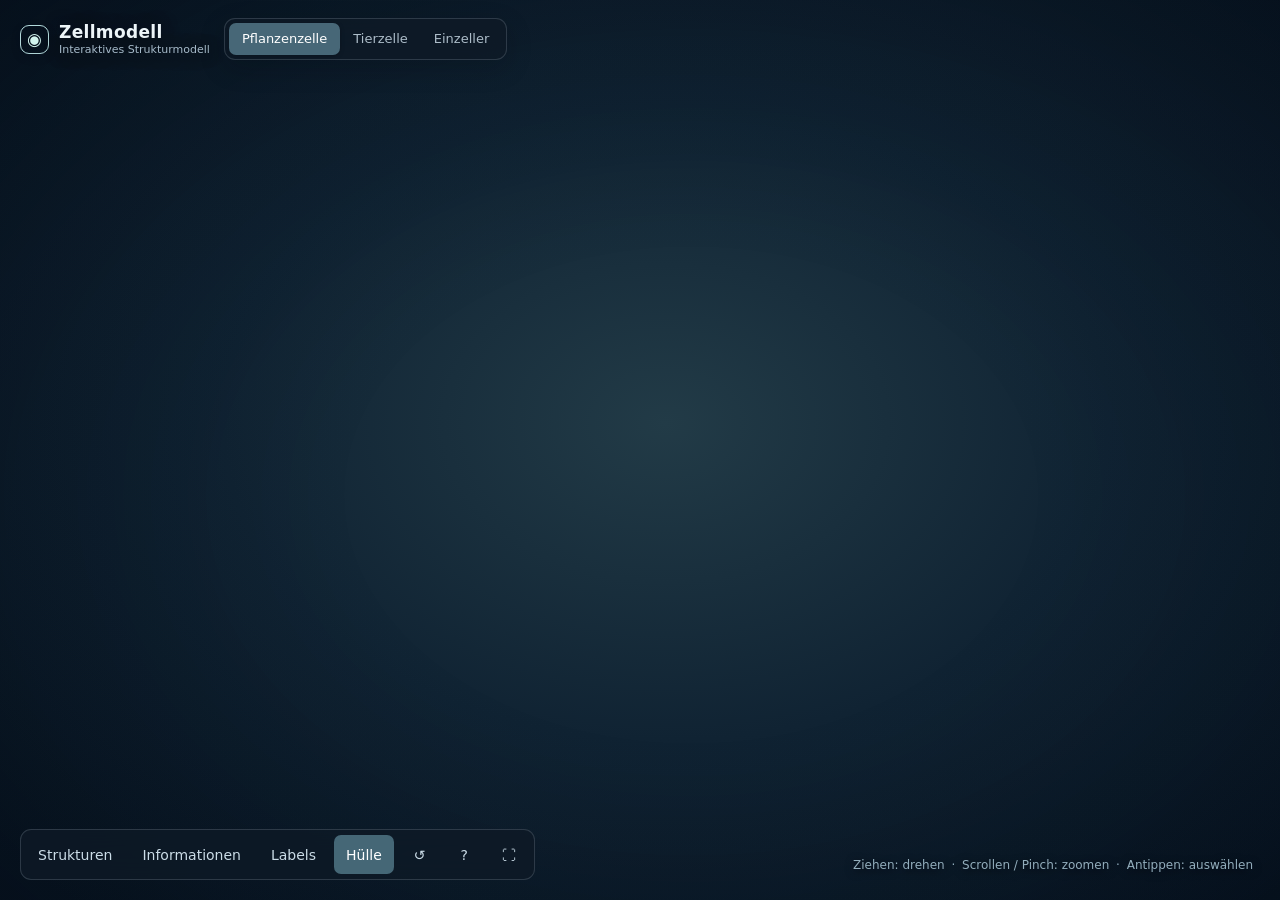
==== index.html @ 3bfad172 "Add Zellmodell 3D prototype v0.2 (index.html)" ====
<!doctype html>
<html lang="de">
<head>
  <meta charset="utf-8">
  <meta name="viewport" content="width=device-width,initial-scale=1,viewport-fit=cover,maximum-scale=5">
  <meta name="theme-color" content="#101823">
  <title>Zellmodell · interaktives 3D</title>
  <style>
    :root{color-scheme:dark;--panel:rgba(15,26,39,.79);--line:rgba(192,211,223,.18);--text:#eef6f9;--muted:#a6bac9;--accent:#a9dce1}
    *{box-sizing:border-box}html,body{margin:0;width:100%;height:100%;overflow:hidden;font-family:Inter,ui-sans-serif,system-ui,-apple-system,BlinkMacSystemFont,"Segoe UI",sans-serif}
    body{background:radial-gradient(ellipse at 52% 47%,#223b47 0%,#102333 47%,#07121f 95%);color:var(--text)}
    body:after{content:"";position:fixed;inset:0;pointer-events:none;background:radial-gradient(ellipse at 54% 55%,transparent 35%,rgba(2,11,20,.27) 100%)}
    canvas{display:block;position:fixed;inset:0;width:100vw;height:100dvh;touch-action:none;outline:none;cursor:grab} canvas.dragging{cursor:grabbing}
    button,select{font:inherit} button{cursor:pointer}
    .top{position:fixed;z-index:3;left:max(20px,env(safe-area-inset-left));top:max(18px,env(safe-area-inset-top));display:flex;align-items:center;gap:14px}
    .brand{display:flex;align-items:center;gap:10px;text-shadow:0 2px 16px #08152180}.mark{width:29px;height:29px;border:1.5px solid #b6dddf;border-radius:9px;display:grid;place-items:center;color:#d2f4ee;font-size:17px}.brand strong{letter-spacing:.02em;font-weight:600;font-size:17px}.brand small{display:block;font-size:11px;font-weight:450;color:var(--muted);margin-top:1px}
    .pick{display:flex;align-items:center;padding:4px;background:var(--panel);border:1px solid var(--line);border-radius:11px;backdrop-filter:blur(16px);box-shadow:0 8px 26px #020a1133}
    .pick button{background:transparent;border:0;border-radius:7px;color:#adbdc9;padding:9px 13px;font-size:13px;line-height:1.1}.pick button[aria-pressed="true"]{background:#476777;color:white;box-shadow:0 1px 5px #0003}
    .group{position:fixed;bottom:max(20px,env(safe-area-inset-bottom));left:max(20px,env(safe-area-inset-left));z-index:3;display:flex;gap:6px;padding:5px;border:1px solid var(--line);border-radius:11px;background:var(--panel);backdrop-filter:blur(18px)}
    .group button,.compact{background:transparent;color:#cbdce7;border:0;border-radius:7px;min-width:39px;height:39px;padding:0 12px;font-size:14px;white-space:nowrap}
    .group button:hover,.compact:hover{background:#ffffff19}.group button[aria-pressed="true"]{background:#456776;color:#fff}
    .hint{position:fixed;right:max(24px,env(safe-area-inset-right));bottom:max(28px,env(safe-area-inset-bottom));z-index:2;color:#93aebd;font-size:12px;user-select:none;text-align:right;text-shadow:0 2px 8px #06111b}
    .hint span{padding:0 3px}.cross{position:fixed;inset:50% auto auto 50%;pointer-events:none;width:5px;height:5px;border:1px solid rgba(255,255,255,.13);border-radius:50%;z-index:2;display:none}
    .panel{position:fixed;top:88px;right:max(20px,env(safe-area-inset-right));z-index:5;width:min(334px,calc(100vw - 40px));max-height:calc(100dvh - 175px);overflow:auto;padding:20px 21px 21px;border:1px solid rgba(200,225,228,.24);background:rgba(10,22,33,.87);backdrop-filter:blur(22px);border-radius:14px;box-shadow:0 14px 58px #0007;transform:translateX(calc(100% + 30px));opacity:0;pointer-events:none;transition:transform .24s ease,opacity .24s ease}
    .panel.open{transform:none;opacity:1;pointer-events:auto}.panel .head{display:flex;justify-content:space-between;align-items:start;gap:12px}.eyebrow{margin:0 0 8px;color:#91bccc;font-size:11px;letter-spacing:.1em;text-transform:uppercase}.panel h2{font-size:21px;line-height:1.2;letter-spacing:-.025em;font-weight:600;margin:0 0 15px}.panel p{line-height:1.53;color:#dae4e9;font-size:13px;margin:11px 0}.panel strong{color:#e8f4f5;font-weight:600}.panel .section{border-top:1px solid #ffffff23;padding-top:13px;margin-top:15px}.x{border:0;background:transparent;color:#bad0da;font-size:24px;padding:0 4px;line-height:1}.notice{font-size:11px!important;color:#9caeb8!important}
    .list{display:grid;gap:3px;margin-top:10px}.list button{text-align:left;color:#e4edf2;padding:11px 12px;background:#ffffff07;border:1px solid transparent;border-radius:7px;font-size:13px}.list button:hover,.list button:focus-visible{background:#ffffff1d;border-color:#ffffff31}
    .label{position:fixed;z-index:2;pointer-events:none;transform:translate(-50%,-50%);display:none;white-space:nowrap;border:1px solid #c1ebdd70;border-radius:20px;padding:4px 9px;background:#0a1c25b8;color:#d4ede9;font-size:11px;font-weight:500;text-shadow:0 1px 3px #0008;box-shadow:0 2px 10px #0003}
    .panel details{margin-top:10px;border-top:1px solid #ffffff29;padding-top:11px} .panel summary{font-weight:600;font-size:13px;color:#e4f6f2;cursor:pointer;list-style-position:inside} .panel details p{margin:8px 0 2px;color:#ccdae2}.panel .mini-list{display:grid;gap:5px}.panel .mini-list button{background:#ffffff0b;color:#e3f2f2;border:1px solid #ffffff17;text-align:left;border-radius:7px;padding:9px 11px;font-size:13px}.panel .mini-list button:hover{background:#ffffff1b}.panel .intro{font-size:13px;color:#c9dce3}.panel .tag{font-size:11px;letter-spacing:.05em;color:#a8c7cb;text-transform:uppercase}.panel .modelDisclaimer{font-size:11px;color:#abbfc8;margin-top:16px}.fallback{display:none;position:fixed;inset:0;z-index:1;align-items:center;justify-content:center;padding:70px 8% 68px}.fallback-mode .fallback{display:flex}.fallback svg{width:min(100%,1220px);height:min(88vh,740px);filter:drop-shadow(0 10px 28px rgba(0,0,0,.24))}.fallback .svg-part{cursor:pointer;transition:filter .12s,opacity .12s}.fallback .svg-part:hover{filter:brightness(1.25)}.fallback .lbl{font-size:16px;fill:#eaf8f5;paint-order:stroke;stroke:#14303b;stroke-width:3px;stroke-linejoin:round;opacity:0}.fallback.show-labels .lbl{opacity:1}.fallback.hide-shell .shell{opacity:0!important}.fallback .watermark{fill:#a1bbc2;font-size:12px;opacity:.8}.fallback-mode .hint{display:none}.fallback-mode .panel{z-index:7} @media(max-width:730px){.fallback{padding:108px 5% 75px}.fallback svg{height:auto;max-height:70vh;transform:scale(1.22)}.panel{width:min(332px,calc(100vw - 20px));max-height:calc(100dvh - 172px)}}
    .zero{position:fixed;left:50%;bottom:27px;transform:translateX(-50%);font-size:11px;color:#9dabb4;pointer-events:none;white-space:nowrap}
    button:focus-visible{outline:2px solid #9bdddb;outline-offset:2px}
    .screenreader{position:absolute;width:1px;height:1px;overflow:hidden;clip:rect(0,0,0,0)}
    @media(max-width:730px){.top{left:12px;right:12px;top:max(12px,env(safe-area-inset-top));flex-direction:column;align-items:stretch;gap:10px}.brand strong{font-size:15px}.brand small{font-size:10px}.pick{align-self:flex-start}.pick button{padding:8px 11px;font-size:12px}.group{left:10px;right:10px;bottom:max(10px,env(safe-area-inset-bottom));max-width:calc(100vw - 20px);gap:0;justify-content:space-between}.group button{font-size:11px;min-width:27px;padding:0 4px;height:35px}.hint{right:10px;bottom:58px;font-size:10px}.panel{right:10px;top:116px;max-height:calc(100dvh - 183px);padding:16px;width:min(320px,calc(100vw - 20px))}.zero{display:none}}
    @media(prefers-reduced-motion:reduce){.panel{transition:none}}
  </style>
</head>
<body>
<canvas id="scene" tabindex="0" aria-label="Dreidimensionales, drehbares Zellmodell. Mit Maus oder Finger drehen, zoomen und Organellen auswählen."></canvas>
<div class="top">
 <div class="brand"><div class="mark" aria-hidden="true">◉</div><div><strong>Zellmodell</strong><small>Interaktives Strukturmodell</small></div></div>
 <nav class="pick" aria-label="Zelltyp wählen">
  <button type="button" data-cell="plant" aria-pressed="true">Pflanzenzelle</button><button type="button" data-cell="animal" aria-pressed="false">Tierzelle</button><button type="button" data-cell="ciliate" aria-pressed="false">Einzeller</button>
 </nav>
</div>
<div class="group" aria-label="Modellwerkzeuge">
 <button id="listBtn" title="Organellliste öffnen">Strukturen</button>
 <button id="overviewBtn" title="Informationen zum Zelltyp öffnen">Informationen</button>
 <button id="labelBtn" title="Beschriftungen ein- oder ausblenden" aria-pressed="false">Labels</button>
 <button id="envelopeBtn" title="Zellhülle ein- oder ausblenden" aria-pressed="true">Hülle</button>
 <button id="resetBtn" title="Ansicht zurücksetzen" aria-label="Ansicht zurücksetzen">↺</button>
 <button id="helpBtn" title="Bedienhilfe anzeigen" aria-label="Bedienhilfe anzeigen">?</button>
 <button id="fullBtn" title="Vollbildmodus" aria-label="Vollbildmodus">⛶</button>
</div>
<div class="hint"><span>Ziehen: drehen</span> · <span>Scrollen / Pinch: zoomen</span> · <span>Antippen: auswählen</span></div>
<div id="labelLayer"></div>
<aside class="panel" id="panel" aria-live="polite" aria-label="Informationen zum Modell"><div id="panelContent"></div></aside>
<div class="screenreader" id="sr" aria-live="polite"></div>
<script src="app.js"></script>
</body>
</html>
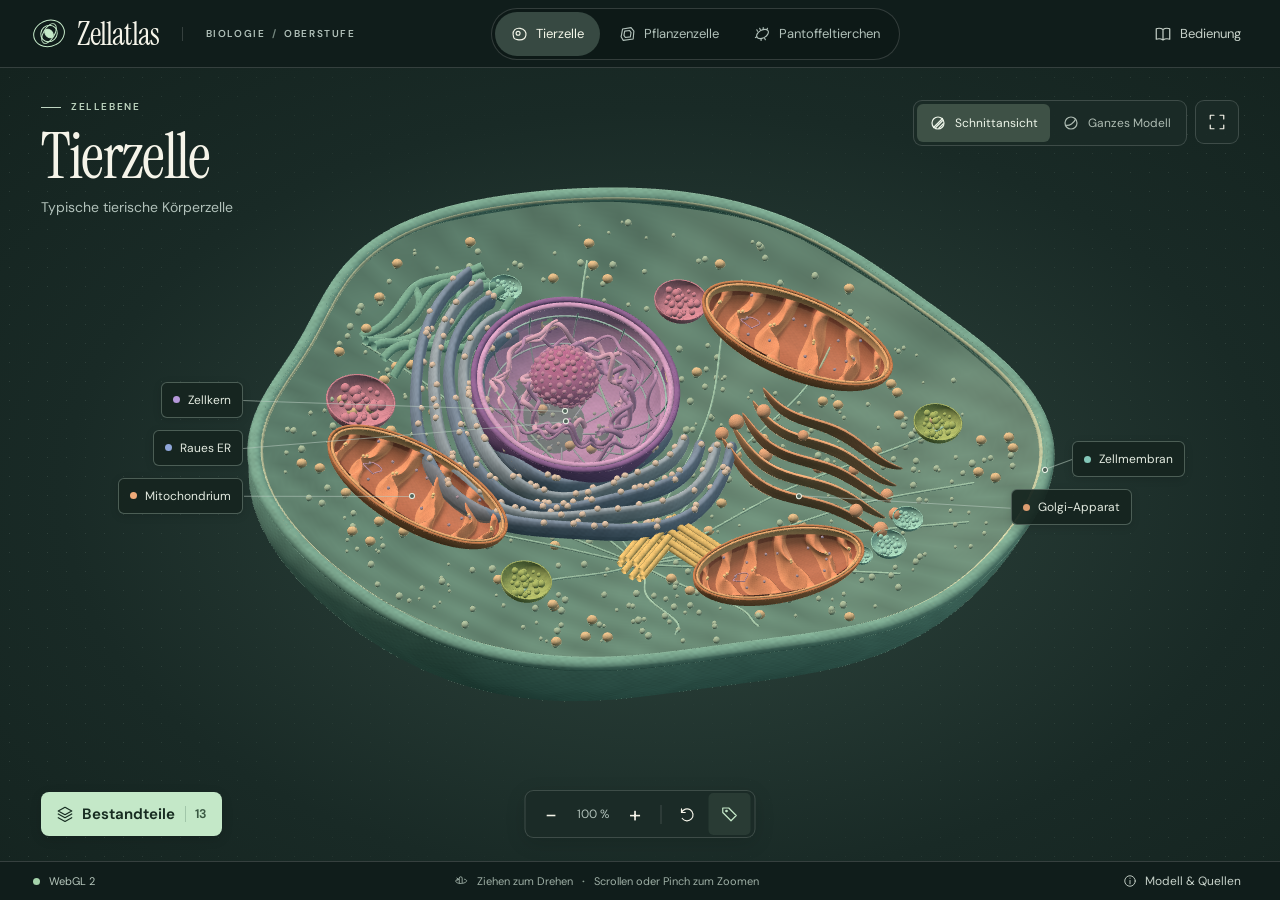
==== commit fa54fa73: "Zellatlas mit räumlichem Feinbau und geprüften Offline-Paketen umsetzen" ====
--- a/index.html
+++ b/index.html
@@ -1,59 +1,47 @@
 <!doctype html>
 <html lang="de">
 <head>
-  <meta charset="utf-8">
-  <meta name="viewport" content="width=device-width,initial-scale=1,viewport-fit=cover,maximum-scale=5">
-  <meta name="theme-color" content="#101823">
-  <title>Zellmodell · interaktives 3D</title>
-  <style>
-    :root{color-scheme:dark;--panel:rgba(15,26,39,.79);--line:rgba(192,211,223,.18);--text:#eef6f9;--muted:#a6bac9;--accent:#a9dce1}
-    *{box-sizing:border-box}html,body{margin:0;width:100%;height:100%;overflow:hidden;font-family:Inter,ui-sans-serif,system-ui,-apple-system,BlinkMacSystemFont,"Segoe UI",sans-serif}
-    body{background:radial-gradient(ellipse at 52% 47%,#223b47 0%,#102333 47%,#07121f 95%);color:var(--text)}
-    body:after{content:"";position:fixed;inset:0;pointer-events:none;background:radial-gradient(ellipse at 54% 55%,transparent 35%,rgba(2,11,20,.27) 100%)}
-    canvas{display:block;position:fixed;inset:0;width:100vw;height:100dvh;touch-action:none;outline:none;cursor:grab} canvas.dragging{cursor:grabbing}
-    button,select{font:inherit} button{cursor:pointer}
-    .top{position:fixed;z-index:3;left:max(20px,env(safe-area-inset-left));top:max(18px,env(safe-area-inset-top));display:flex;align-items:center;gap:14px}
-    .brand{display:flex;align-items:center;gap:10px;text-shadow:0 2px 16px #08152180}.mark{width:29px;height:29px;border:1.5px solid #b6dddf;border-radius:9px;display:grid;place-items:center;color:#d2f4ee;font-size:17px}.brand strong{letter-spacing:.02em;font-weight:600;font-size:17px}.brand small{display:block;font-size:11px;font-weight:450;color:var(--muted);margin-top:1px}
-    .pick{display:flex;align-items:center;padding:4px;background:var(--panel);border:1px solid var(--line);border-radius:11px;backdrop-filter:blur(16px);box-shadow:0 8px 26px #020a1133}
-    .pick button{background:transparent;border:0;border-radius:7px;color:#adbdc9;padding:9px 13px;font-size:13px;line-height:1.1}.pick button[aria-pressed="true"]{background:#476777;color:white;box-shadow:0 1px 5px #0003}
-    .group{position:fixed;bottom:max(20px,env(safe-area-inset-bottom));left:max(20px,env(safe-area-inset-left));z-index:3;display:flex;gap:6px;padding:5px;border:1px solid var(--line);border-radius:11px;background:var(--panel);backdrop-filter:blur(18px)}
-    .group button,.compact{background:transparent;color:#cbdce7;border:0;border-radius:7px;min-width:39px;height:39px;padding:0 12px;font-size:14px;white-space:nowrap}
-    .group button:hover,.compact:hover{background:#ffffff19}.group button[aria-pressed="true"]{background:#456776;color:#fff}
-    .hint{position:fixed;right:max(24px,env(safe-area-inset-right));bottom:max(28px,env(safe-area-inset-bottom));z-index:2;color:#93aebd;font-size:12px;user-select:none;text-align:right;text-shadow:0 2px 8px #06111b}
-    .hint span{padding:0 3px}.cross{position:fixed;inset:50% auto auto 50%;pointer-events:none;width:5px;height:5px;border:1px solid rgba(255,255,255,.13);border-radius:50%;z-index:2;display:none}
-    .panel{position:fixed;top:88px;right:max(20px,env(safe-area-inset-right));z-index:5;width:min(334px,calc(100vw - 40px));max-height:calc(100dvh - 175px);overflow:auto;padding:20px 21px 21px;border:1px solid rgba(200,225,228,.24);background:rgba(10,22,33,.87);backdrop-filter:blur(22px);border-radius:14px;box-shadow:0 14px 58px #0007;transform:translateX(calc(100% + 30px));opacity:0;pointer-events:none;transition:transform .24s ease,opacity .24s ease}
-    .panel.open{transform:none;opacity:1;pointer-events:auto}.panel .head{display:flex;justify-content:space-between;align-items:start;gap:12px}.eyebrow{margin:0 0 8px;color:#91bccc;font-size:11px;letter-spacing:.1em;text-transform:uppercase}.panel h2{font-size:21px;line-height:1.2;letter-spacing:-.025em;font-weight:600;margin:0 0 15px}.panel p{line-height:1.53;color:#dae4e9;font-size:13px;margin:11px 0}.panel strong{color:#e8f4f5;font-weight:600}.panel .section{border-top:1px solid #ffffff23;padding-top:13px;margin-top:15px}.x{border:0;background:transparent;color:#bad0da;font-size:24px;padding:0 4px;line-height:1}.notice{font-size:11px!important;color:#9caeb8!important}
-    .list{display:grid;gap:3px;margin-top:10px}.list button{text-align:left;color:#e4edf2;padding:11px 12px;background:#ffffff07;border:1px solid transparent;border-radius:7px;font-size:13px}.list button:hover,.list button:focus-visible{background:#ffffff1d;border-color:#ffffff31}
-    .label{position:fixed;z-index:2;pointer-events:none;transform:translate(-50%,-50%);display:none;white-space:nowrap;border:1px solid #c1ebdd70;border-radius:20px;padding:4px 9px;background:#0a1c25b8;color:#d4ede9;font-size:11px;font-weight:500;text-shadow:0 1px 3px #0008;box-shadow:0 2px 10px #0003}
-    .panel details{margin-top:10px;border-top:1px solid #ffffff29;padding-top:11px} .panel summary{font-weight:600;font-size:13px;color:#e4f6f2;cursor:pointer;list-style-position:inside} .panel details p{margin:8px 0 2px;color:#ccdae2}.panel .mini-list{display:grid;gap:5px}.panel .mini-list button{background:#ffffff0b;color:#e3f2f2;border:1px solid #ffffff17;text-align:left;border-radius:7px;padding:9px 11px;font-size:13px}.panel .mini-list button:hover{background:#ffffff1b}.panel .intro{font-size:13px;color:#c9dce3}.panel .tag{font-size:11px;letter-spacing:.05em;color:#a8c7cb;text-transform:uppercase}.panel .modelDisclaimer{font-size:11px;color:#abbfc8;margin-top:16px}.fallback{display:none;position:fixed;inset:0;z-index:1;align-items:center;justify-content:center;padding:70px 8% 68px}.fallback-mode .fallback{display:flex}.fallback svg{width:min(100%,1220px);height:min(88vh,740px);filter:drop-shadow(0 10px 28px rgba(0,0,0,.24))}.fallback .svg-part{cursor:pointer;transition:filter .12s,opacity .12s}.fallback .svg-part:hover{filter:brightness(1.25)}.fallback .lbl{font-size:16px;fill:#eaf8f5;paint-order:stroke;stroke:#14303b;stroke-width:3px;stroke-linejoin:round;opacity:0}.fallback.show-labels .lbl{opacity:1}.fallback.hide-shell .shell{opacity:0!important}.fallback .watermark{fill:#a1bbc2;font-size:12px;opacity:.8}.fallback-mode .hint{display:none}.fallback-mode .panel{z-index:7} @media(max-width:730px){.fallback{padding:108px 5% 75px}.fallback svg{height:auto;max-height:70vh;transform:scale(1.22)}.panel{width:min(332px,calc(100vw - 20px));max-height:calc(100dvh - 172px)}}
-    .zero{position:fixed;left:50%;bottom:27px;transform:translateX(-50%);font-size:11px;color:#9dabb4;pointer-events:none;white-space:nowrap}
-    button:focus-visible{outline:2px solid #9bdddb;outline-offset:2px}
-    .screenreader{position:absolute;width:1px;height:1px;overflow:hidden;clip:rect(0,0,0,0)}
-    @media(max-width:730px){.top{left:12px;right:12px;top:max(12px,env(safe-area-inset-top));flex-direction:column;align-items:stretch;gap:10px}.brand strong{font-size:15px}.brand small{font-size:10px}.pick{align-self:flex-start}.pick button{padding:8px 11px;font-size:12px}.group{left:10px;right:10px;bottom:max(10px,env(safe-area-inset-bottom));max-width:calc(100vw - 20px);gap:0;justify-content:space-between}.group button{font-size:11px;min-width:27px;padding:0 4px;height:35px}.hint{right:10px;bottom:58px;font-size:10px}.panel{right:10px;top:116px;max-height:calc(100dvh - 183px);padding:16px;width:min(320px,calc(100vw - 20px))}.zero{display:none}}
-    @media(prefers-reduced-motion:reduce){.panel{transition:none}}
-  </style>
+<meta charset="utf-8"><meta name="viewport" content="width=device-width,initial-scale=1,viewport-fit=cover">
+<meta name="theme-color" content="#142321"><link rel="icon" href="data:,"><title>Zellatlas · Interaktives Zellmodell</title>
+<link rel="stylesheet" href="style.css">
 </head>
 <body>
-<canvas id="scene" tabindex="0" aria-label="Dreidimensionales, drehbares Zellmodell. Mit Maus oder Finger drehen, zoomen und Organellen auswählen."></canvas>
-<div class="top">
- <div class="brand"><div class="mark" aria-hidden="true">◉</div><div><strong>Zellmodell</strong><small>Interaktives Strukturmodell</small></div></div>
- <nav class="pick" aria-label="Zelltyp wählen">
-  <button type="button" data-cell="plant" aria-pressed="true">Pflanzenzelle</button><button type="button" data-cell="animal" aria-pressed="false">Tierzelle</button><button type="button" data-cell="ciliate" aria-pressed="false">Einzeller</button>
- </nav>
-</div>
-<div class="group" aria-label="Modellwerkzeuge">
- <button id="listBtn" title="Organellliste öffnen">Strukturen</button>
- <button id="overviewBtn" title="Informationen zum Zelltyp öffnen">Informationen</button>
- <button id="labelBtn" title="Beschriftungen ein- oder ausblenden" aria-pressed="false">Labels</button>
- <button id="envelopeBtn" title="Zellhülle ein- oder ausblenden" aria-pressed="true">Hülle</button>
- <button id="resetBtn" title="Ansicht zurücksetzen" aria-label="Ansicht zurücksetzen">↺</button>
- <button id="helpBtn" title="Bedienhilfe anzeigen" aria-label="Bedienhilfe anzeigen">?</button>
- <button id="fullBtn" title="Vollbildmodus" aria-label="Vollbildmodus">⛶</button>
-</div>
-<div class="hint"><span>Ziehen: drehen</span> · <span>Scrollen / Pinch: zoomen</span> · <span>Antippen: auswählen</span></div>
-<div id="labelLayer"></div>
-<aside class="panel" id="panel" aria-live="polite" aria-label="Informationen zum Modell"><div id="panelContent"></div></aside>
-<div class="screenreader" id="sr" aria-live="polite"></div>
-<script src="app.js"></script>
-</body>
-</html>+<header>
+  <div class="brand"><span class="logo" aria-hidden="true"><i></i></span>Zellatlas</div>
+  <span class="subject">Biologie <b> / </b> Oberstufe</span>
+  <nav class="species" aria-label="Zelltyp wählen">
+    <button data-cell="animal" aria-pressed="true"><i data-icon="animal"></i>Tierzelle</button>
+    <button data-cell="plant" aria-pressed="false"><i data-icon="plant"></i>Pflanzenzelle</button>
+    <button data-cell="ciliate" aria-pressed="false"><i data-icon="ciliate"></i>Pantoffeltierchen</button>
+  </nav>
+  <button class="quiet handbook" id="help"><i data-icon="book"></i><span>Bedienung</span></button>
+</header>
+<main>
+  <section id="stage" aria-label="Modellansicht">
+    <canvas tabindex="0" id="scene" aria-label="3D-Modell. Pfeiltasten drehen, Plus und Minus zoomen. Strukturen sind auch in der Liste auswählbar."></canvas>
+    <div id="fallback" hidden></div>
+    <div class="intro">
+      <nav id="crumbs" aria-label="Betrachtungsebene"></nav>
+      <h1 id="title">Tierzelle</h1><p id="subtitle">Typische tierische Körperzelle</p>
+    </div>
+    <div class="view-controls">
+      <div class="segment" aria-label="Darstellung"><button id="cut" aria-pressed="true"><i data-icon="section"></i>Schnittansicht</button><button id="whole" aria-pressed="false"><i data-icon="whole"></i>Ganzes Modell</button></div>
+      <button class="square" id="full" aria-label="Vollbild" title="Vollbild"><i data-icon="full"></i></button>
+    </div>
+    <div id="labels"></div>
+    <div class="bottom">
+      <button id="catalog" class="primary"><i data-icon="layers"></i><span>Bestandteile</span><small id="count"></small></button>
+      <div class="tools">
+        <button id="minus" aria-label="Verkleinern" title="Verkleinern">−</button><output id="magnification">100 %</output><button id="plus" aria-label="Vergrößern" title="Vergrößern">+</button>
+        <span class="rule"></span><button class="tool-icon" id="reset" aria-label="Ansicht zurücksetzen" title="Ansicht zurücksetzen"><i data-icon="reset"></i></button><button class="tool-icon" id="names" aria-label="Beschriftungen" aria-pressed="true" title="Beschriftungen"><i data-icon="tag"></i></button>
+      </div>
+    </div>
+  </section>
+  <aside id="drawer" hidden aria-label="Modellinformationen">
+    <div class="drawer-top"><span id="sectionName"></span><button class="square" id="close" aria-label="Schließen"><i data-icon="close"></i></button></div>
+    <div id="content"></div>
+  </aside>
+</main>
+<footer><span class="engine"><b></b><span id="status">3D-Modell</span></span><span class="gesture"><i data-icon="rotate"></i> Ziehen zum Drehen <b>·</b> Scrollen oder Pinch zum Zoomen</span><button id="sources"><i data-icon="info"></i> Modell &amp; Quellen</button></footer>
+<script src="vendor/three.min.js"></script><script src="biology.js"></script><script src="models.js"></script><script src="fallback.js"></script><script src="view.js"></script><script src="app.js"></script>
+</body></html>
--- a/style.css
+++ b/style.css
@@ -0,0 +1,781 @@
+@font-face {
+  font-family: DM Sans;
+  src: url(vendor/dmsans.woff2);
+}
+@font-face {
+  font-family: Instrument Serif;
+  src: url(vendor/instrument.woff2);
+}
+:root {
+  color-scheme: dark;
+  --bg: #142321;
+  --ink: #f5f4e9;
+  --muted: #b1c1ba;
+  --mint: #c4e8c8;
+  --line: #ffffff28;
+  --panel: #202f2c;
+  font:
+    15px 'DM Sans',
+    Arial,
+    sans-serif;
+  color: var(--ink);
+  background: #101d1b;
+}
+* {
+  box-sizing: border-box;
+}
+body {
+  margin: 0;
+  display: flex;
+  height: 100vh;
+  height: 100dvh;
+  flex-direction: column;
+}
+button,
+summary,
+input {
+  font: inherit;
+}
+button {
+  color: inherit;
+  border: 0;
+  background: none;
+  cursor: pointer;
+  touch-action: manipulation;
+}
+button:focus-visible,
+summary:focus-visible,
+a:focus-visible,
+canvas:focus-visible {
+  outline: 2px solid #e3c784;
+  outline-offset: -2px;
+}
+button:hover {
+  background: #ffffff13;
+}
+button:disabled {
+  opacity: 0.5;
+  cursor: default;
+}
+button i,
+footer i {
+  display: inline-flex;
+  align-items: center;
+}
+svg.icon {
+  width: 18px;
+  height: 18px;
+  stroke: currentColor;
+  stroke-width: 1.6;
+  fill: none;
+  stroke-linecap: round;
+  stroke-linejoin: round;
+}
+[hidden] {
+  display: none !important;
+}
+header {
+  min-height: 68px;
+  display: flex;
+  align-items: center;
+  padding: 0 2.6%;
+  gap: 23px;
+  border-bottom: 1px solid var(--line);
+  z-index: 2;
+}
+.brand {
+  display: flex;
+  align-items: center;
+  gap: 12px;
+  font:
+    32px/1 'Instrument Serif',
+    Georgia,
+    serif;
+  letter-spacing: -0.03em;
+}
+.logo {
+  width: 32px;
+  height: 27px;
+  border: 1.4px solid var(--mint);
+  border-radius: 48% 52% 47% 54%;
+  transform: rotate(-27deg);
+  position: relative;
+}
+.logo:before,
+.logo:after,
+.logo i {
+  content: '';
+  position: absolute;
+  inset: 4px 6px;
+  border: 1px solid var(--mint);
+  border-radius: 50%;
+  transform: rotate(-16deg);
+}
+.logo:after {
+  inset: 7px 11px;
+  background: var(--mint);
+}
+.logo i {
+  inset: 1px 9px;
+  transform: rotate(58deg);
+}
+.subject,
+.drawer-top > span,
+#crumbs {
+  font:
+    600 10px/1.4 'DM Sans',
+    sans-serif;
+  text-transform: uppercase;
+  letter-spacing: 0.16em;
+}
+.subject {
+  border-left: 1px solid var(--line);
+  padding-left: 23px;
+  color: var(--muted);
+}
+.subject b {
+  margin: 0 3px;
+  color: #75877f;
+}
+.species {
+  display: flex;
+  align-items: center;
+  margin: auto;
+  gap: 3px;
+  background: #0d1917;
+  border: 1px solid var(--line);
+  border-radius: 30px;
+  padding: 3px;
+}
+.species button,
+.segment button,
+.quiet,
+.square,
+.primary,
+#sources,
+.go,
+.rowname,
+.eyebtn,
+.all,
+.linkbtn {
+  display: inline-flex;
+  align-items: center;
+  justify-content: center;
+  gap: 8px;
+  min-height: 44px;
+}
+.species button {
+  padding: 0 16px;
+  border-radius: 23px;
+  font-size: 13px;
+  color: var(--muted);
+}
+.species button[aria-pressed='true'] {
+  background: #374942;
+  color: #f4f6e9;
+}
+.species i svg {
+  width: 17px;
+}
+.quiet,
+#sources {
+  font-size: 13px;
+  color: #c6d1c9;
+}
+.handbook {
+  margin-left: auto;
+}
+main {
+  position: relative;
+  flex: 1;
+  min-height: 0;
+  display: flex;
+}
+#stage {
+  position: relative;
+  flex: 1;
+  min-width: 0;
+  overflow: hidden;
+  isolation: isolate;
+  background: radial-gradient(ellipse at 52% 54%, #314740 0, #263a34 29%, #192a26 64%, #14231f 100%);
+}
+#stage:before {
+  content: '';
+  position: absolute;
+  inset: 0;
+  pointer-events: none;
+  background-image: radial-gradient(#b8d2bf27 0.7px, transparent 0.85px);
+  background-size: 19px 19px;
+  mask-image: linear-gradient(to right, #000, transparent 45%, #000);
+}
+#scene {
+  display: block;
+  width: 100%;
+  height: 100%;
+  position: absolute;
+  inset: 0;
+  cursor: grab;
+  touch-action: none;
+}
+#scene:active {
+  cursor: grabbing;
+}
+.intro,
+.view-controls,
+.bottom,
+#labels {
+  position: absolute;
+  z-index: 1;
+}
+.intro {
+  top: clamp(22px, 3.6vh, 44px);
+  left: 3.2%;
+  pointer-events: none;
+}
+#crumbs {
+  display: flex;
+  gap: 10px;
+  align-items: center;
+  color: #bdd4bf;
+}
+#crumbs:before {
+  content: '';
+  width: 20px;
+  height: 1px;
+  background: #bed5c1;
+}
+#crumbs button {
+  font: inherit;
+  text-transform: inherit;
+  letter-spacing: inherit;
+  min-height: 34px;
+  pointer-events: auto;
+  text-decoration: underline;
+  text-underline-offset: 4px;
+  padding: 0;
+}
+h1,
+h2,
+h3,
+p {
+  margin: 0;
+}
+.intro h1 {
+  font:
+    normal clamp(43px, 5vw, 80px) / 1.06 'Instrument Serif',
+    Georgia,
+    serif;
+  letter-spacing: -0.027em;
+  margin: 9px 0 7px;
+}
+.intro p {
+  font-size: 14px;
+  color: var(--muted);
+}
+.view-controls {
+  right: 3.2%;
+  top: 3.6vh;
+  display: flex;
+  gap: 8px;
+}
+.segment,
+.square,
+.tools {
+  background: #1b2c27ed;
+  border: 1px solid var(--line);
+  border-radius: 9px;
+}
+.segment {
+  display: flex;
+  align-items: center;
+  padding: 3px;
+}
+.segment button {
+  border-radius: 6px;
+  padding: 0 12px;
+  font-size: 12px;
+  color: #adbbb2;
+  min-height: 38px;
+}
+.segment button[aria-pressed='true'] {
+  background: #3e5146;
+  color: #edf5e9;
+}
+.square {
+  min-width: 44px;
+  height: 44px;
+}
+.bottom {
+  bottom: 25px;
+  left: 3.2%;
+  right: 3.2%;
+  display: flex;
+  align-items: center;
+  pointer-events: none;
+}
+.bottom > * {
+  pointer-events: auto;
+}
+.primary {
+  background: var(--mint);
+  color: #172c21;
+  border-radius: 8px;
+  padding: 0 15px;
+  font-weight: 650;
+  box-shadow: 0 3px 12px #0002;
+}
+.primary:hover,
+.go:hover {
+  background: #d7f0d8;
+}
+.primary small {
+  border-left: 1px solid #345a463d;
+  padding-left: 9px;
+  margin-left: 2px;
+  color: #3a5843;
+}
+.tools {
+  position: absolute;
+  left: 50%;
+  transform: translateX(-50%);
+  display: flex;
+  align-items: center;
+  padding: 2px 4px;
+  box-shadow: 0 5px 20px #0002;
+}
+.tools button {
+  min-width: 42px;
+  height: 42px;
+  border-radius: 5px;
+  font-size: 22px;
+  display: grid;
+  place-items: center;
+}
+.tools output {
+  color: var(--muted);
+  font-size: 12px;
+  min-width: 42px;
+  text-align: center;
+  font-variant-numeric: tabular-nums;
+}
+.rule {
+  height: 19px;
+  width: 1px;
+  background: var(--line);
+  margin: 0 5px;
+}
+.tools [aria-pressed='true'] {
+  color: var(--mint);
+  background: #b2d3af18;
+}
+#labels {
+  inset: 0;
+  pointer-events: none;
+  overflow: hidden;
+}
+.label {
+  position: absolute;
+  display: flex;
+  align-items: center;
+  gap: 8px;
+  min-height: 36px;
+  padding: 0 11px;
+  background: #162520ed;
+  border: 1px solid #a5bdaf60;
+  border-radius: 6px;
+  color: #e3eae0;
+  font-size: 12px;
+  pointer-events: auto;
+  white-space: nowrap;
+  box-shadow: 0 2px 9px #0002;
+}
+.label:hover,
+.label.selected {
+  background: #385144;
+  border-color: var(--mint);
+}
+.swatch {
+  display: inline-block;
+  width: 7px;
+  height: 7px;
+  flex-shrink: 0;
+  border-radius: 50%;
+}
+.leader {
+  position: absolute;
+  height: 1px;
+  background: #b9cbc090;
+  transform-origin: 0 50%;
+}
+.leader:before {
+  content: '';
+  position: absolute;
+  border: 1px solid #edf4e8;
+  background: #50645a;
+  width: 4px;
+  height: 4px;
+  border-radius: 50%;
+  top: -2px;
+}
+#drawer {
+  width: clamp(295px, 26vw, 400px);
+  background: var(--panel);
+  border-left: 1px solid var(--line);
+  padding: 19px 24px 28px;
+  overflow: auto;
+  z-index: 3;
+}
+.drawer-top {
+  display: flex;
+  align-items: center;
+  justify-content: space-between;
+  color: var(--mint);
+}
+.drawer-top .square {
+  border: 0;
+}
+.drawer-top > span {
+  letter-spacing: 0.14em;
+}
+#content h2 {
+  font:
+    normal 38px/1.08 'Instrument Serif',
+    Georgia,
+    serif;
+  margin: 11px 0 18px;
+}
+#content p,
+#content li {
+  font-size: 14px;
+  color: #d3dfd6;
+  line-height: 1.58;
+}
+#content details {
+  border-top: 1px solid var(--line);
+  padding: 0 0 7px;
+  margin-top: 8px;
+}
+#content summary {
+  cursor: pointer;
+  font-size: 14px;
+  font-weight: 600;
+  padding: 13px 0;
+}
+#content details p {
+  padding-bottom: 8px;
+}
+.rows {
+  margin: 16px 0 12px;
+}
+.row {
+  display: flex;
+  align-items: center;
+  border-bottom: 1px solid var(--line);
+}
+.rowname {
+  flex: 1;
+  justify-content: flex-start;
+  text-align: left;
+  font-size: 14px;
+}
+.eyebtn {
+  width: 44px;
+  color: var(--muted);
+}
+.eyebtn[aria-pressed='false'] {
+  color: #919d96;
+}
+.row.selected {
+  background: #abc7a917;
+}
+.all,
+.linkbtn {
+  color: var(--mint);
+  font-size: 13px;
+}
+.go {
+  background: var(--mint);
+  color: #172c21;
+  border-radius: 7px;
+  width: 100%;
+  font-weight: 600;
+  margin: 16px 0 4px;
+}
+.linkbtn {
+  margin-top: 8px;
+  text-decoration: underline;
+  text-underline-offset: 4px;
+}
+#content a {
+  color: var(--mint);
+}
+.check {
+  display: flex;
+  align-items: center;
+  gap: 10px;
+  margin: 18px 0;
+  font-size: 14px;
+}
+.check input {
+  accent-color: var(--mint);
+  width: 19px;
+  height: 19px;
+}
+.engine {
+  display: flex;
+  align-items: center;
+  gap: 9px;
+}
+.engine b {
+  width: 7px;
+  height: 7px;
+  border-radius: 50%;
+  background: #a5d3ab;
+}
+.gesture {
+  display: flex;
+  gap: 9px;
+  align-items: center;
+  color: #9eafa5;
+}
+.gesture b {
+  color: #8a9e91;
+}
+footer {
+  min-height: 39px;
+  border-top: 1px solid var(--line);
+  display: flex;
+  align-items: center;
+  justify-content: space-between;
+  padding: 0 2.6%;
+  color: #b7c8bd;
+  font-size: 11px;
+}
+footer .icon {
+  width: 14px;
+  height: 14px;
+}
+#sources {
+  min-height: 36px;
+  font-size: 12px;
+}
+#fallback {
+  position: absolute;
+  inset: 24% 15%;
+  display: grid;
+  place-items: center;
+  text-align: center;
+  color: var(--muted);
+}
+.section-open .view-controls {
+  top: auto;
+  bottom: 84px;
+}
+.section-open .intro h1 {
+  font-size: clamp(40px, 4vw, 60px);
+}
+@media (max-width: 1050px) {
+  .subject {
+    display: none;
+  }
+  .species {
+    margin: auto;
+  }
+  .handbook {
+    margin: 0;
+  }
+  header {
+    gap: 12px;
+  }
+  .section-open .tools {
+    position: static;
+    transform: none;
+    margin-left: auto;
+  }
+  .label {
+    font-size: 11px;
+  }
+}
+@media (max-width: 760px) {
+  header {
+    flex-wrap: wrap;
+    min-height: 0;
+    padding: 8px 14px;
+    gap: 6px;
+  }
+  .brand {
+    font-size: 27px;
+  }
+  .logo {
+    transform: rotate(-27deg) scale(0.86);
+  }
+  .species {
+    order: 3;
+    width: 100%;
+    justify-content: center;
+  }
+  .species button {
+    flex: 1;
+    min-height: 39px;
+    padding: 0 6px;
+  }
+  .handbook {
+    margin-left: auto;
+  }
+  .intro {
+    top: 18px;
+    left: 5%;
+  }
+  .intro h1 {
+    font-size: 46px;
+  }
+  .intro p {
+    font-size: 12px;
+  }
+  .view-controls,
+  .section-open .view-controls {
+    top: auto;
+    bottom: 74px;
+    right: 4%;
+  }
+  .view-controls .segment button {
+    min-height: 38px;
+  }
+  .bottom {
+    left: 4%;
+    right: 4%;
+    bottom: 16px;
+  }
+  .tools,
+  .section-open .tools {
+    position: static;
+    transform: none;
+    margin-left: auto;
+  }
+  .tools button {
+    min-width: 34px;
+  }
+  .primary {
+    padding: 0 10px;
+    font-size: 13px;
+  }
+  .tools output {
+    min-width: 33px;
+  }
+  .gesture {
+    display: none;
+  }
+  footer {
+    padding: 0 4%;
+  }
+  #drawer {
+    position: absolute;
+    right: 0;
+    top: 0;
+    bottom: 0;
+    width: min(88%, 350px);
+    box-shadow: -10px 0 40px #0005;
+  }
+  .section-open .intro {
+    opacity: 0.5;
+  }
+  .label {
+    padding: 0 6px;
+    gap: 4px;
+  }
+  .section-open #labels {
+    display: none;
+  }
+}
+@media (max-height: 590px) and (orientation: landscape) {
+  header {
+    min-height: 46px;
+  }
+  .intro h1 {
+    font-size: 34px;
+  }
+  .intro {
+    top: 10px;
+  }
+  .bottom {
+    bottom: 8px;
+  }
+  .gesture {
+    display: none;
+  }
+  .view-controls {
+    top: 8px;
+  }
+  .species button {
+    min-height: 32px;
+  }
+  footer {
+    min-height: 27px;
+  }
+  #sources {
+    min-height: 26px;
+  }
+}
+@media (pointer: coarse) {
+  .species button,
+  .segment button,
+  .tools button,
+  .label,
+  .eyebtn,
+  #sources {
+    min-height: 44px;
+  }
+  .tools button {
+    min-width: 44px;
+  }
+}
+@media (max-width: 415px) {
+  .bottom .primary small {
+    display: none;
+  }
+  .tools .rule {
+    margin: 0 2px;
+  }
+  .tools button {
+    min-width: 35px;
+  }
+  .species i {
+    display: none;
+  }
+}
+#fallback svg {
+  width: 100%;
+  max-height: 100%;
+  overflow: visible;
+}
+#fallback .lbl,
+#fallback .watermark {
+  display: none;
+}
+#fallback [data-part] {
+  cursor: pointer;
+}
+
+@media (orientation: portrait) and (min-width: 761px) and (max-width: 1050px) {
+  .section-open main {
+    flex-direction: column;
+  }
+  .section-open #drawer {
+    width: 100%;
+    height: 32%;
+    border-left: 0;
+    border-top: 1px solid var(--line);
+    padding: 12px 26px 18px;
+  }
+  .section-open #drawer .drawer-top {
+    float: right;
+    gap: 12px;
+  }
+  .section-open #content h2 {
+    margin-top: 6px;
+  }
+  .section-open .view-controls {
+    top: 18px;
+    bottom: auto;
+  }
+}
